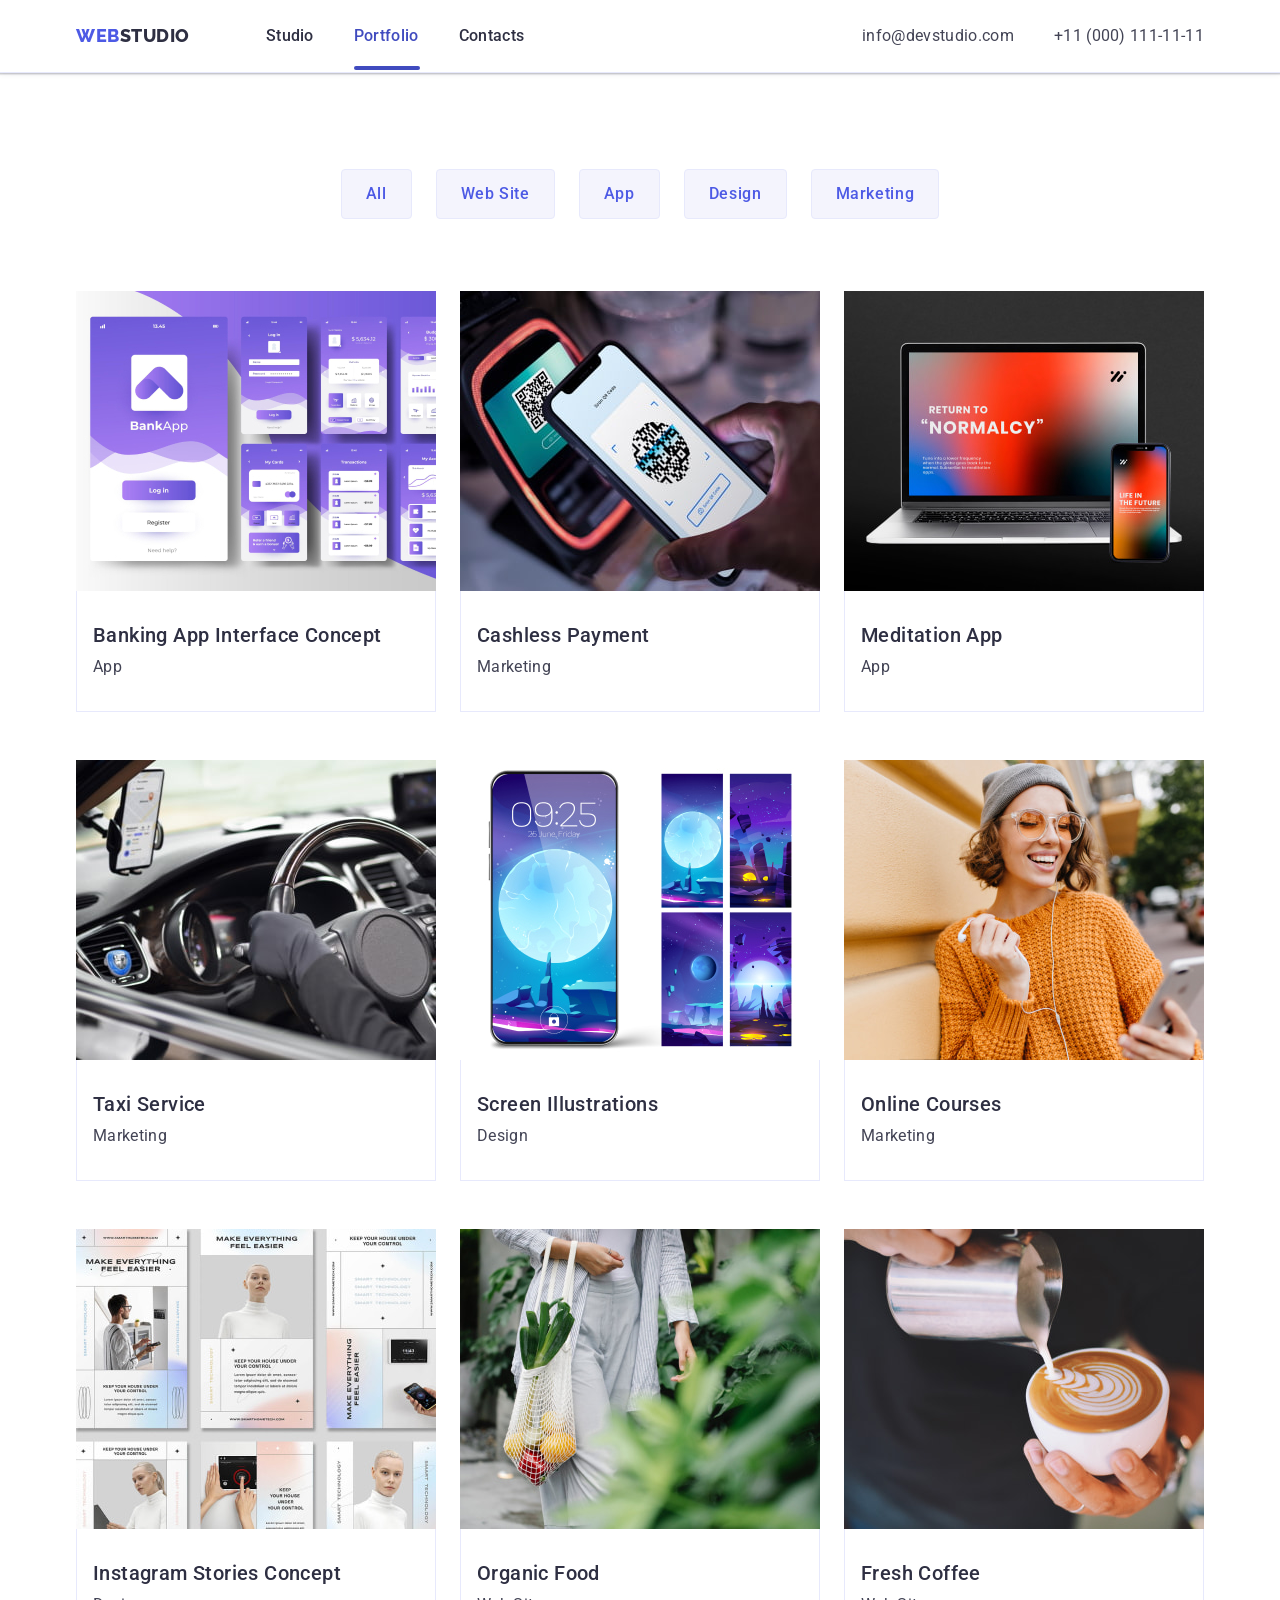
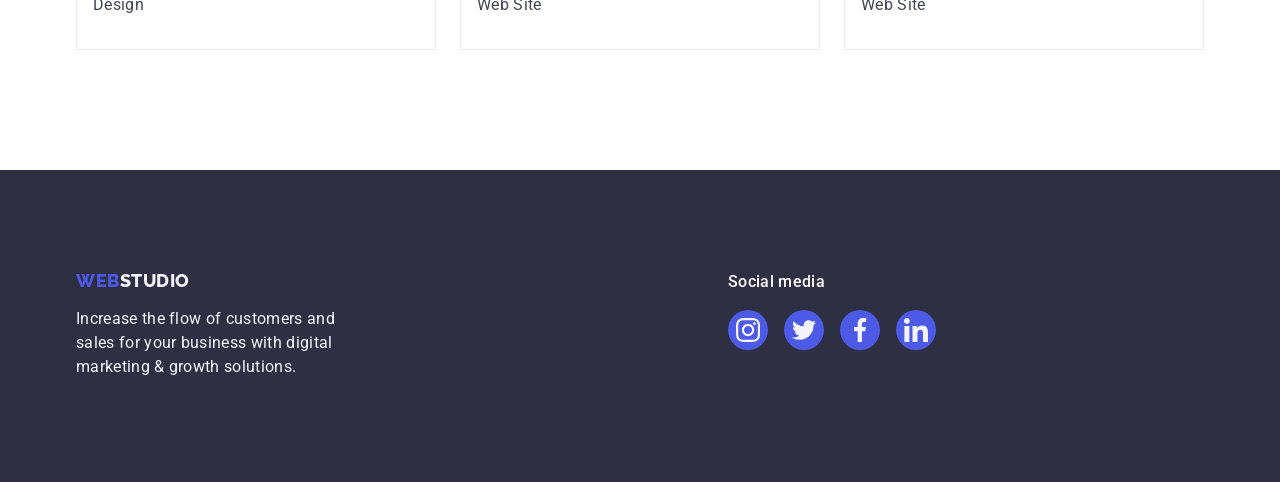
==== portfolio.html @ a465d0a3 "Initial commit" ====
<!DOCTYPE html>
<html lang="en">
  <head>
    <meta charset="UTF-8" />
    <meta name="viewport" content="width=device-width, initial-scale=1.0" />
    <link rel="stylesheet" href="https://cdnjs.cloudflare.com/ajax/libs/modern-normalize/2.0.0/modern-normalize.min.css" integrity="sha512-4xo8blKMVCiXpTaLzQSLSw3KFOVPWhm/TRtuPVc4WG6kUgjH6J03IBuG7JZPkcWMxJ5huwaBpOpnwYElP/m6wg==" crossorigin="anonymous" referrerpolicy="no-referrer" />
    <link href="./css/styles.css" rel="stylesheet" type="text/css" />
    <link rel="preconnect" href="https://fonts.googleapis.com" />
    <link rel="preconnect" href="https://fonts.gstatic.com" crossorigin />
    <link
      href="https://fonts.googleapis.com/css2?family=Raleway:wght@800&family=Roboto:wght@400;500;700;900&display=swap"
      rel="stylesheet"
    />
    <title>Portfolio</title>
  </head>
  <body>

    <header class="main-header">
      <div class="container">
        <nav class="site-nav">
          <a class="logo link" href="./index.html"
            >WEB<span class="text-logo-studio">Studio</span></a
          >

          <!-- Navigation -->

          <ul class="menu list">
            <li class="navigation-menu-item"><a class="studio-link link" href="./index.html">Studio</a></li>
            <li class="navigation-menu-item">
              <a class="menu-portfolio link active" href="./portfolio.html">Portfolio</a>
            </li>
            <li class="navigation-menu-item"><a class="contacts-link link" href="">Contacts</a></li>
          </ul>
        </nav>

        <!-- Contacts -->

        <address class="contacts">
          <ul class="list">
            <li>
              <a class="portfolio-email link" href="mailto:info@devstudio.com"
                >info@devstudio.com</a
              >
            </li>
            <li>
              <a class="portfolio-email link" href="tel:+110001111111">+11 (000) 111-11-11</a>
            </li>
          </ul>
        </address>
      </div>
    </header>

    <main>


      <!-- PORTFOLIO SECTION  -->
      <section class="portfolio-section">


          <!-- FIRST CONTAINER  -->
      <div class="container">
        <h1 class="visually-hidden">for validator</h1>


        <!-- SORTING BUTTONS -->


        <ul class="button list">
          <li class="button-item">
            <button class="portfolio-sorting-button" type="button">All</button>
          </li>
          <li class="button-item">
            <button class="portfolio-sorting-button" type="button">Web Site</button>
          </li>
          <li class="button-item">
            <button class="portfolio-sorting-button" type="button">App</button>
          </li>
          <li class="button-item">
            <button class="portfolio-sorting-button" type="button">Design</button>
          </li>
          <li class="button-item">
            <button class="portfolio-sorting-button" type="button">Marketing</button>
          </li>
        </ul>



        <!-- CONTENT LIST  -->


        <ul class="portfolio-content list">
          <li class="frame">
            <a href="" class="portfolio-content-link link"><div class="frame-wrapper"><img src="./images/portfolio/bank-interface-concept.jpg"
                width="360" height="300" alt="Bank Interface Concept"/>
                
              <p class="frame-wrapper-text">14 Stylish and User-Friendly App Design Concepts · Task Manager App · Calorie Tracker App · Exotic Fruit Ecommerce App · Cloud Storage App</p>
            </div>
            <div class="descr">
              <h2 class="second-header-portfolio">
                Banking App Interface Concept
              </h2>
              <p class="portfolio-about-our-work">App</p>
            </div>
          </a>
          </li>
          <li class="frame">
            <a href="" class="portfolio-content-link link"
              ><div class="frame-wrapper"><img
                src="./images/portfolio/cashless-payment.jpg"
                width="360"
                height="300"
                alt="Cashless Payment"
              />
              <p class="frame-wrapper-text">14 Stylish and User-Friendly App Design Concepts · Task Manager App · Calorie Tracker App · Exotic Fruit Ecommerce App · Cloud Storage App</p>
            </div>
              <div class="descr">
              <h2 class="second-header-portfolio">Cashless Payment</h2>
              <p class="portfolio-about-our-work">Marketing</p></div></a>
          </li>
          <li class="frame">
            <a href="" class="portfolio-content-link link"
              ><div class="frame-wrapper"><img
                src="./images/portfolio/meditation-app.jpg"
                width="360"
                height="300"
                alt="Meditation App"
              />
              <p class="frame-wrapper-text">14 Stylish and User-Friendly App Design Concepts · Task Manager App · Calorie Tracker App · Exotic Fruit Ecommerce App · Cloud Storage App</p>
            </div>
              <div class="descr">
              <h2 class="second-header-portfolio">Meditation App</h2>
              <p class="portfolio-about-our-work">App</p></div></a>
          </li>
          <li class="frame">
            <a href="" class="portfolio-content-link link"
              ><div class="frame-wrapper"><img
                src="./images/portfolio/taxi-service.jpg"
                width="360"
                height="300"
                alt="Taxi Driver"
              />
              <p class="frame-wrapper-text">14 Stylish and User-Friendly App Design Concepts · Task Manager App · Calorie Tracker App · Exotic Fruit Ecommerce App · Cloud Storage App</p>
            </div>
              <div class="descr">
              <h2 class="second-header-portfolio">Taxi Service</h2>
              <p class="portfolio-about-our-work">Marketing</p></div></a>
          </li>
          <li class="frame">
            <a href="" class="portfolio-content-link link"
              ><div class="frame-wrapper"><img
                src="./images/portfolio/screen-illustrations.jpg"
                width="360"
                height="300"
                alt="Screen Illustrations"
              />
              <p class="frame-wrapper-text">14 Stylish and User-Friendly App Design Concepts · Task Manager App · Calorie Tracker App · Exotic Fruit Ecommerce App · Cloud Storage App</p>
            </div>
              <div class="descr">
              <h2 class="second-header-portfolio">Screen Illustrations</h2>
              <p class="portfolio-about-our-work">Design</p></div></a>
          </li>
          <li class="frame">
            <a href="" class="portfolio-content-link link"
              ><div class="frame-wrapper"><img
                src="./images/portfolio/online-courses.jpg"
                width="360"
                height="300"
                alt="Girl online courses"
              />
              <p class="frame-wrapper-text">14 Stylish and User-Friendly App Design Concepts · Task Manager App · Calorie Tracker App · Exotic Fruit Ecommerce App · Cloud Storage App</p>
            </div>
              <div class="descr">
              <h2 class="second-header-portfolio">Online Courses</h2>
              <p class="portfolio-about-our-work">Marketing</p></div></a>
          </li>
          <li class="frame">
            <a href="" class="portfolio-content-link link"
              ><div class="frame-wrapper"><img
                src="./images/portfolio/insta-stories-concept.jpg"
                width="360"
                height="300"
                alt="Instagram Stories"
              />
              <p class="frame-wrapper-text">14 Stylish and User-Friendly App Design Concepts · Task Manager App · Calorie Tracker App · Exotic Fruit Ecommerce App · Cloud Storage App</p>
            </div>
              <div class="descr">
              <h2 class="second-header-portfolio">Instagram Stories Concept</h2>
              <p class="portfolio-about-our-work">Design</p></div></a
            >
          </li>
          <li class="frame">
            
            <a href="" class="portfolio-content-link link"
              ><div class="frame-wrapper"><img
                src="./images/portfolio/organic-food.jpg"
                width="360"
                height="300"
                alt="Organic Food"
              />
              <p class="frame-wrapper-text">14 Stylish and User-Friendly App Design Concepts · Task Manager App · Calorie Tracker App · Exotic Fruit Ecommerce App · Cloud Storage App</p>
            </div>
              <div class="descr">
              <h2 class="second-header-portfolio">Organic Food</h2>
              <p class="portfolio-about-our-work">Web Site</p></div></a
            >
          </li>
          <li class="frame">
            
            <a href="" class="portfolio-content-link link"
              ><div class="frame-wrapper"><img
                src="./images/portfolio/fresh-coffee.jpg"
                width="360"
                height="300"
                alt="Fresh Coffee"
              />
              <p class="frame-wrapper-text">14 Stylish and User-Friendly App Design Concepts · Task Manager App · Calorie Tracker App · Exotic Fruit Ecommerce App · Cloud Storage App</p>
            </div>
              <div class="descr">
              <h2 class="second-header-portfolio">Fresh Coffee</h2>
              <p class="portfolio-about-our-work">Web Site</p></div></a
            >
          </li>
        </ul>
      </div>
      </section>
    </main>

    <!-- FOOTER  -->
    
    <footer class="footer">
      <div class="footer-container container">
        <div class="footer-logo-container">
            <a class="link" href="./index.html"
            >WEB<span class="text-logo-studio-footer">Studio</span></a
          >
          <p class="footer-text">
            Increase the flow of customers and sales for your business with
            digital marketing & growth solutions.
          </p>
        </div>
            <div class="footer-social-container container">
              <p class="footer-social-links-text">Social media</p>
              <ul class="social-list-footer">
                <li class="social-list-item list">
                  <a class="social-list-link" href="">
                  <svg class="social-list-icon" width="24" height="24">
                    <use href="./images/icons.svg#icon-instagram"></use>
                  </svg></a>
                </li>
                <li class="social-list-item list">
                  <a class="social-list-link" href="">
                  <svg class="social-list-icon" width="24" height="24">
                  <use href="./images/icons.svg#icon-twitter"></use>
                </svg></a></li>
                <li class="social-list-item list">
                  <a class="social-list-link" href="">
                  <svg class="social-list-icon" width="24" height="24">
                  <use href="./images/icons.svg#icon-facebook"></use>
                </svg></a></li>
                <li class="social-list-item list">
                  <a class="social-list-link" href="">
                  <svg class="social-list-icon" width="24" height="24">
                  <use href="./images/icons.svg#icon-linkedin"></use>
                </svg></a></li>
              </ul>
            </div>
      </div>
    </footer>
  </body>
</html>
---- css/styles.css ----
:root {
  --header-text-color: #2e2f42;
  --iris: #4d5ae5;
  --navyblue: #2e2f42;
  --button-color: #e7e9fc;
}

/* ------------ */
/* BASE STYLES  */
/* ------------ */

h1,
h2,
h3,
h4,
h5,
h6,
p {
  margin: 0;
}

ul,
ol {
  margin: 0;
  padding-left: 0;
}

img {
  display: block;
}

body {
  font-family: 'Roboto', sans-serif;
  color: #434455;
  background-color: #ffffff;
  min-height: 100vh;
  display: flex;
  flex-direction: column;
}

main {
  flex-grow: 1;
}

.list {
  list-style: none;
}

.link {
  text-decoration: none;
}

.container {
  max-width: 1158px;
  padding: 0 15px;
  margin-left: 141px;
  margin-right: 141px;
  margin: 0 auto;
}

.main-header-div {
  padding: 0 15px;
}

.visually-hidden {
  position: absolute;
  width: 1px;
  height: 1px;
  margin: -1px;
  border: 0;
  padding: 0;
  white-space: nowrap;
  clip-path: inset(100%);
  clip: rect(0 0 0 0);
  overflow: hidden;
}

header {
  border-bottom: 1px solid #e7e9fc;
}

/* ------------------- */
/* NAVIGATION SECTION  */
/* ------------------- */

.main-header {
  padding: 0 15px;
  box-shadow: 0px 2px 1px rgba(46, 47, 66, 0.08),
    0px 1px 1px rgba(46, 47, 66, 0.16), 0px 1px 6px rgba(46, 47, 66, 0.08);
}

.logo {
  margin-right: 76px;
}

.site-nav > .link {
  font-family: 'Raleway', sans-serif;
  color: var(--iris, #4d5ae5);
  font-weight: 800;
  font-size: 18px;
  line-height: 1.17;
  letter-spacing: 0.03em;
  text-transform: uppercase;
  text-decoration: none;
}

.navigation-menu-item {
  transition: color 250ms cubic-bezier(0.4, 0, 0.2, 1);
}

.site-nav > .list {
  display: inline-flex;
  gap: 40px;
}

.text-logo-studio {
  text-transform: uppercase;
  font-family: 'Raleway', sans-serif;
  color: var(--navyblue, #2e2f42);
  font-weight: 800;
  font-size: 18px;
  line-height: 1.17;
  letter-spacing: 0.03em;
  text-decoration: none;
}

.menu .link {
  font-weight: 500;
  line-height: 1.5;
  letter-spacing: 0.02em;
  color: #2e2f42;
}

.contacts .list {
  font-style: normal;
  display: flex;
  gap: 40px;
}

.contacts {
  padding: 24px 0;
}

header .container {
  display: flex;
  height: 72px;
  justify-content: space-between;
  align-items: center;
  flex-shrink: 0;
}

.site-nav {
  text-decoration: none;
  display: inline-flex;
  align-items: center;
}

.site-nav a {
  padding: 24px 0;
}

.site-nav .list .link:hover,
.link:focus {
  color: #404bbf;
  font-style: normal;
  font-weight: 500;
  line-height: 24px;
  letter-spacing: 0.32px;
}

.site-nav .list .link:focus {
  color: #404bbf;
}

.contacts .list .link:hover {
  color: #404bbf;
}

.contacts .list .link:focus {
  color: #404bbf;
}

.contacts .list .link {
  color: #434455;
}

.contacts .list {
  line-height: 1.5;
  letter-spacing: 0.02em;
  color: #434455;
}

.menu .active {
  color: #404bbf;
  position: relative;
}

.active::after {
  content: '';
  position: absolute;
  left: 0;
  bottom: -1px;
  background-color: #404bbf;
  border-radius: 2px;
  width: 48px;
  height: 4px;
}

.menu-portfolio.active::after {
  content: '';
  position: absolute;
  left: 0;
  bottom: -1px;
  background-color: #404bbf;
  border-radius: 2px;
  width: 66px;
  height: 4px;
}

.contacts .list .contacts .link {
  transition: color 250ms cubic-bezier(0.4, 0, 0.2, 1);
}

.studio-link.link.active {
  transition: color 250ms cubic-bezier(0.4, 0, 0.2, 1);
}



.contacts.list.email {
  transition: color 250ms cubic-bezier(0.4, 0, 0.2, 1);
}

/* ------------------- */
/*    HERO SECTION     */
/* ------------------- */

.hero-title {
  color: #fff;
  text-align: center;
  font-size: 56px;
  font-style: normal;
  font-weight: 700;
  line-height: 1.07;
  letter-spacing: 1.12px;
  max-width: 496px;
  margin: 0 auto 48px;
}

.hero-section {
  background-image: linear-gradient(
      rgba(46, 47, 66, 0.7),
      rgba(46, 47, 66, 0.7)
    ),
    url(../images/hero-image/hero-bg.jpg);
  max-width: 1440px;
  flex-shrink: 0;
  padding: 188px 0;
  margin-left: auto;
  margin-right: auto;
  background-repeat: no-repeat;
  background-position: center;
  background-size: cover;
}

.hero-section-button {
  display: block;
  background: var(--iris, #4d5ae5);
  cursor: pointer;
  color: #ffffff;
  font-family: 'Roboto', sans-serif;
  font-size: 16px;
  font-style: normal;
  font-weight: 500;
  line-height: 1.5;
  letter-spacing: 0.04em;
  border-radius: 4px;
  box-shadow: 0px 4px 4px 0px rgba(0, 0, 0, 0.15);
  border: none;
  min-width: 169px;
  padding: 16px 32px;
  height: 56px;
  margin: 0 auto;
  transition: background-color 250ms cubic-bezier(0.4, 0, 0.2, 1);
}

.hero-section-button:hover,
.hero-section-button:focus {
  background-color: #404bbf;
}

/**
  |============================
  | FEATURE SECTION
  |============================
*/

.feature-section {
  padding: 120px 0;
}

.feature-list-item {
  flex-basis: calc((100% - 3 * 24px) / 4);
}

.feature-section .container .list {
  display: flex;
  gap: 24px;
}

.feature-list-item-container {
  display: flex;
  align-items: center;
  justify-content: center;
  max-width: 264px;
  max-height: 112px;
  padding: 24px 100px;
  margin-bottom: 8px;
  border-radius: 4px;
  background-color: #f4f4fd;
}

.second-header {
  color: #2e2f42;
  text-align: center;
  font-size: 36px;
  font-style: normal;
  font-weight: 700;
  line-height: 1.2;
  letter-spacing: 0.72px;
  text-transform: capitalize;
}

.feature-section .third-header {
  color: var(--header-text-color);
  font-size: 20px;
  font-style: normal;
  font-weight: 500;
  line-height: 24px;
  letter-spacing: 0.4px;
  margin-bottom: 8px;
}

.about-our-work {
  color: #434455;
  font-size: 16px;
  font-style: normal;
  font-weight: 400;
  line-height: 24px;
  letter-spacing: 0.32px;
}

/**
  |============================
  | SECOND SECTION
  |============================
*/

.second-section-div {
  padding: 32px 0;
}

.second-section .list {
  display: flex;
  gap: 24px;
  margin-bottom: 120px;
}

.second-header {
  color: var(--header-text-color);
  text-align: center;
  font-size: 36px;
  font-style: normal;
  line-height: 40px;
  letter-spacing: 0.72px;
  text-transform: capitalize;
  margin-bottom: 72px;
}

.second-section-list-item {
  border-radius: 0px 0px 4px 4px;
  width: calc((100% - 48px) / 3);
}

.discription {
  font-size: 16px;
  font-style: normal;
  font-weight: 400;
  line-height: 1.5;
  letter-spacing: 0.02em;
  text-align: center;
}

/**
  |============================
  | THIRD SECTION
  |============================
*/

.third-section {
  background-color: #f4f4fd;
  padding: 120px 0;
}

.third-section-header {
  color: var(--header-text-color);
  line-height: 1.11;
  text-align: center;
  font-size: 36px;
  font-style: normal;
  line-height: 40px;
  letter-spacing: 0.72px;
  text-transform: capitalize;
  margin-bottom: 72px;
}

.third-section .list {
  display: flex;
  gap: 24px;
}

.third-header-content {
  text-align: center;
  font-size: 20px;
  font-style: normal;
  font-weight: 500;
  line-height: 24px;
  letter-spacing: 0.4px;
  margin-bottom: 8px;
}

.card-content-name {
  color: var(--navyblue, #2e2f42);
  text-align: center;
  font-size: 20px;
  font-style: normal;
  line-height: 24px;
  letter-spacing: 0.4px;
}

.underlist {
  background-color: #ffffff;
  flex-basis: calc((100% - 72px) / 4);
  border-radius: 0px 0px 4px 4px;
  box-shadow: 0px 2px 1px 0px rgba(46, 47, 66, 0.08),
    0px 1px 1px 0px rgba(46, 47, 66, 0.16),
    0px 1px 6px 0px rgba(46, 47, 66, 0.08);
}

.card-content {
  display: flex;
  width: 232px;
  flex-direction: column;
  justify-content: center;
  align-items: center;
  padding: 32px 0;
  margin: auto;
}

.social-list {
  display: flex;
  gap: 24px;
  padding-top: 8px;
  justify-content: center;
}



.social-list-icon {
  fill: #f4f4fd;
}

.social-list-item {
  justify-content: center;
  width: 40px;
  height: 40px;
}

.social-list-link {
  display: flex;
  align-items: center;
  justify-content: center;
  width: 100%;
  height: 100%;
  background-color: #4d5ae5;
  border-radius: 50%;
  transition: background-color 250ms cubic-bezier(0.4, 0, 0.2, 1);
}

.social-list-link:hover {
  background-color: #404bbf;
}
.social-list-link:focus {
  background-color: #404bbf;
}
/**
  |============================
  | FOUR SECTION
  |============================
*/

.four-section {
  padding-top: 120px;
  padding-bottom: 120px;
}
.four-section-container {
}
.container {
}

.four-section-header {
  color: var(--header-text-color);
  line-height: 1.11;
  text-align: center;
  font-size: 36px;
  font-style: normal;
  letter-spacing: 0.72px;
  text-transform: capitalize;
  margin-bottom: 72px;
}

.customers-list {
  display: flex;
  gap: 24px;
  padding-bottom: 120px;
}

.customers-item-link {
  display: flex;
  color: #8e8f99;
  align-items: center;
  justify-content: center;
  width: 100%;
  height: 100%;
  border: 1px solid #8e8f99;
  border-radius: 4px;
  transition: border-color 250ms cubic-bezier(0.4, 0, 0.2, 1),
    color 250ms cubic-bezier(0.4, 0, 0.2, 1);
  padding: 16px 32px;
}

.customers-item-link:hover,
.customers-item-link:focus {
  border-color: #404bbf;
  color: #404bbf;
}

.customers-item {
  max-width: 168px;
  max-height: 88px;
  flex-shrink: 0;
}
.customer {
  fill: currentColor;
}

/**
  |============================
  | PORTFOLIO PAGE
  |============================
*/

.portfolio-content {
  display: flex;
  flex-wrap: wrap;
  gap: 24px;
}

.portfolio-header .site-nav {
  align-items: center;
}

.portfolio-section {
  padding-top: 96px;
  padding-bottom: 120px;
}

.portfolio-email {
  transition: color 250ms cubic-bezier(0.4, 0, 0.2, 1);
}

.menu-portfolio.link.active {
  transition: color 250ms cubic-bezier(0.4, 0, 0.2, 1);
}



.portfolio-section .list {
  display: flex;
  row-gap: 48px;
  align-content: center;
  flex-wrap: wrap;
  width: auto;
}

.portfolio-sorting-button {
  display: flex;
  cursor: pointer;
  font-family: 'Roboto', sans-serif;
  font-weight: 500;
  font-size: 16px;
  line-height: 1.5;
  letter-spacing: 0.04em;
  color: #4d5ae5;
  background-color: #f4f4fd;
  padding: 12px 24px;
  border: 1px solid #e7e9fc;
  border-radius: 4px;
  transition: color 250ms cubic-bezier(0.4, 0, 0.2, 1),
    background-color 250ms cubic-bezier(0.4, 0, 0.2, 1),
    border-color 250ms cubic-bezier(0.4, 0, 0.2, 1),
    box-shadow 250ms cubic-bezier(0.4, 0, 0.2, 1);
}

.frame-wrapper {
  position: relative;
  overflow: hidden;
}

.frame-wrapper-text {
  position: absolute;
  top: 0;
  font-size: 16px;
  line-height: 1.5;
  letter-spacing: 0.02em;
  color: #f4f4fd;
  padding: 40px 32px;
  background-color: #4d5ae5;
  height: 100%;
  width: 100%;
  transform: translateY(100%);
  transition: transform 250ms cubic-bezier(0.4, 0, 0.2, 1);
}

.portfolio-content-link:hover,
.portfolio-content-link:focus {
  box-shadow: 0px 1px 6px rgba(46, 47, 66, 0.08),
    0px 1px 1px rgba(46, 47, 66, 0.16), 0px 2px 1px rgba(46, 47, 66, 0.08);
}

.portfolio-content-link:hover .frame-wrapper-text {
  transform: translateY(0%);
}

.portfolio-content-link:focus .frame-wrapper-text {
  transform: translateY(0%);
}

.frame {
  row-gap: 48px;
  width: calc((100% - 48px) / 3);
  transition: box-shadow 250ms cubic-bezier(0.4, 0, 0.2, 1);
}

.portfolio-content-link {
  display: block;
  transition: box-shadow 250ms cubic-bezier(0.4, 0, 0.2, 1);
}

.button-item {
  margin: 0;
}

.button-item:not(:last-child) {
  margin-right: 24px;
}

.button {
  display: flex;
  flex-wrap: wrap;
  margin-bottom: 72px;
  justify-content: center;
}

.frame {
  row-gap: 48px;
  width: calc((100% - 48px) / 3);
  transition: box-shadow 250ms cubic-bezier(0.4, 0, 0.2, 1);
}

.frame .descr {
  padding: 32px 16px;
  border: 1px solid #e7e9fc;
  border-top: none;
  margin: 0;
}

.portfolio-sorting-button:hover,
.portfolio-sorting-button:focus {
  color: #ffffff;
  background-color: #404bbf;
  border: 1px solid transparent;
  box-shadow: 0px 3px 1px rgba(0, 0, 0, 0.1), 0px 2px 1px rgba(0, 0, 0, 0.08),
    0px 2px 2px rgba(0, 0, 0, 0.12);
}

.portfolio-about-our-work {
  font-size: 16px;
  line-height: 1.5;
  letter-spacing: 0.02em;
  color: #434455;
}

.second-header-portfolio {
  font-weight: 500;
  font-size: 20px;
  line-height: 1.2;
  letter-spacing: 0.02em;
  color: #2e2f42;
  margin-bottom: 8px;
}

/* ------------------- */
/*    FOOTER SECTION   */
/* ------------------- */

footer {
  background-color: #2e2f42;
  flex-shrink: 0;
  width: 100%;
  height: 312px;
  padding: 100px 0;
}

.footer-list {
  display: flex;
  flex-wrap: wrap;
  gap: 120px;
  padding: 0;
  margin: 0;
}

.web-studio-footer {
  width: 264px;
  height: 112px;
  margin-top: 100px;
}

.footer .link {
  font-family: 'Raleway', sans-serif;
  font-weight: 800;
  font-size: 18px;
  line-height: 1.17;
  letter-spacing: 0.03em;
  text-transform: uppercase;
  color: #4d5ae5;
  display: inline-block;
  margin-bottom: 16px;
}

.text-logo-studio-footer {
  color: var(--cloud, #f4f4fd);
  font-family: Raleway;
  font-size: 18px;
  font-style: normal;
  font-weight: 800;
  line-height: 1.17; /* 116.667% */
  letter-spacing: 0.03em;
  text-transform: uppercase;
}

.social-list-footer {
  display: flex;
  gap: 16px;
}

.footer-social-links-text {
  color: #ffffff;
  font-style: normal;
  font-weight: 500;
  font-size: 16px;
  line-height: 1.5;
  letter-spacing: 0.02em;
  margin-bottom: 16px;
}

.footer .social-list-link:hover,
.footer .social-list-link:focus {
  background-color: #31d0aa;
}

.footer-text {
  color: #f4f4fd;
  font-size: 16px;
  font-style: normal;
  font-weight: 400;
  line-height: 24px;
  letter-spacing: 0.32px;
  max-width: 264px;
}

.footer-container {
  display: flex;
  align-items: baseline;
}

.footer-logo-container {
  margin-right: 120px;
}

/**
  |============================
  | MODAL WINDOW MAIN PAGE
  |============================
*/

.modal-button-container {
  position: fixed;
  top: 0;
  left: 0;
  width: 100%;
  height: 100%;
  background-color: rgba(46, 47, 66, 0.4);
  transition: opacity 250ms cubic-bezier(0.4, 0, 0.2, 1),
    visibility 250ms cubic-bezier(0.4, 0, 0.2, 1);
}

.is-hidden {
  opacity: 0;
  visibility: hidden;
  pointer-events: none;
}

.modal-window {
  position: absolute;
  top: 50%;
  left: 50%;
  transform: translate(-50%, -50%) scale(1);
  width: 408px;
  min-height: 584px;
  background-color: #fcfcfc;
  border-radius: 4px;
  box-shadow: 0px 2px 1px 0px rgba(0, 0, 0, 0.2),
    0px 1px 3px 0px rgba(0, 0, 0, 0.12), 0px 1px 1px 0px rgba(0, 0, 0, 0.14);
  transition: transform 250ms cubic-bezier(0.4, 0, 0.2, 1);
}

.modal-window-close-button {
  display: flex;
  align-items: center;
  justify-content: center;
  background-color: #e7e9fc;
  border: 1px solid rgba(0, 0, 0, 0.1);
  position: absolute;
  top: 24px;
  right: 24px;
  width: 24px;
  height: 24px;
  padding: 0;
  border-radius: 50%;
  cursor: pointer;
  transition: background-color 250ms cubic-bezier(0.4, 0, 0.2, 1),
    border 250ms cubic-bezier(0.4, 0, 0.2, 1);
}

.modal-window-close-button:hover,
.modal-window-close-button:focus {
  background-color: #404bbf;
  border: none;
}

.modal-window-close-button-image {
  transition: fill 250ms cubic-bezier(0.4, 0, 0.2, 1);
}

.modal-window-close-button:hover .modal-window-close-button-image,
.modal-window-close-button:focus .modal-window-close-button-image {
  fill: #fff;
}
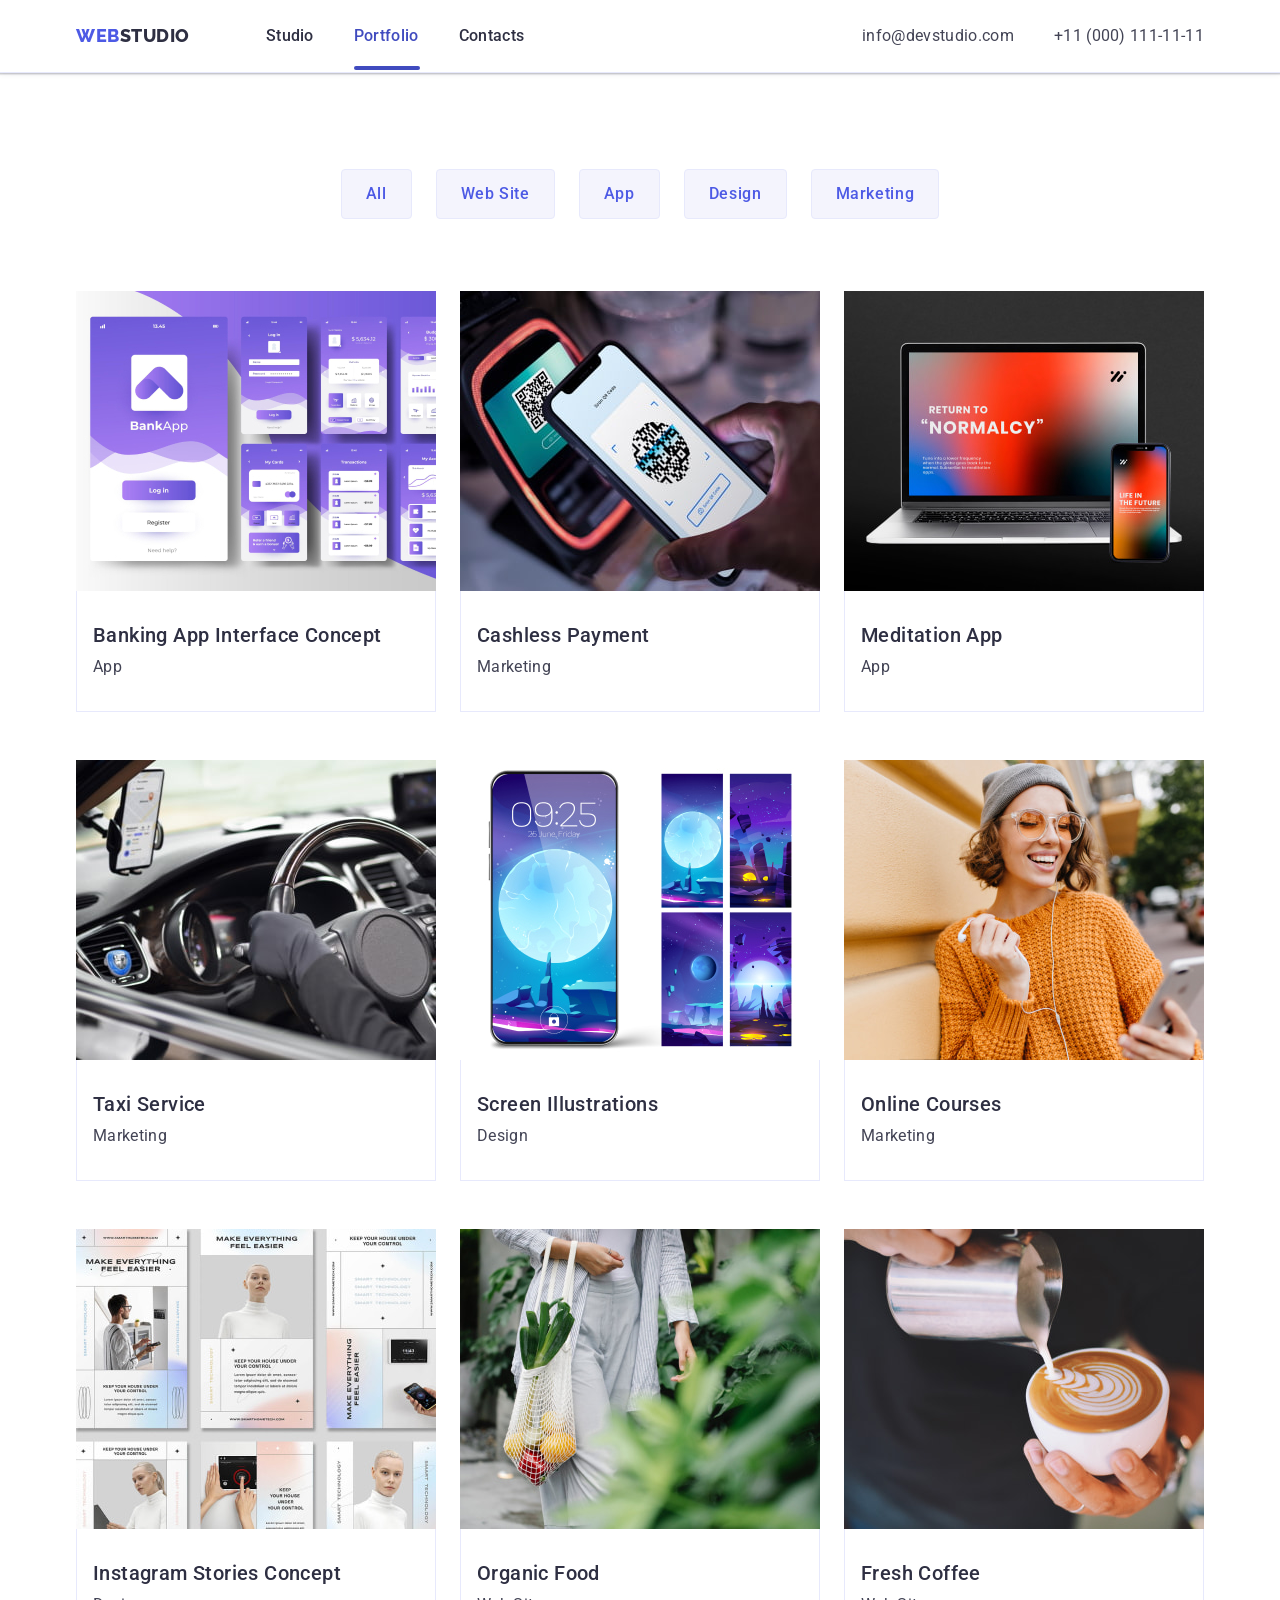
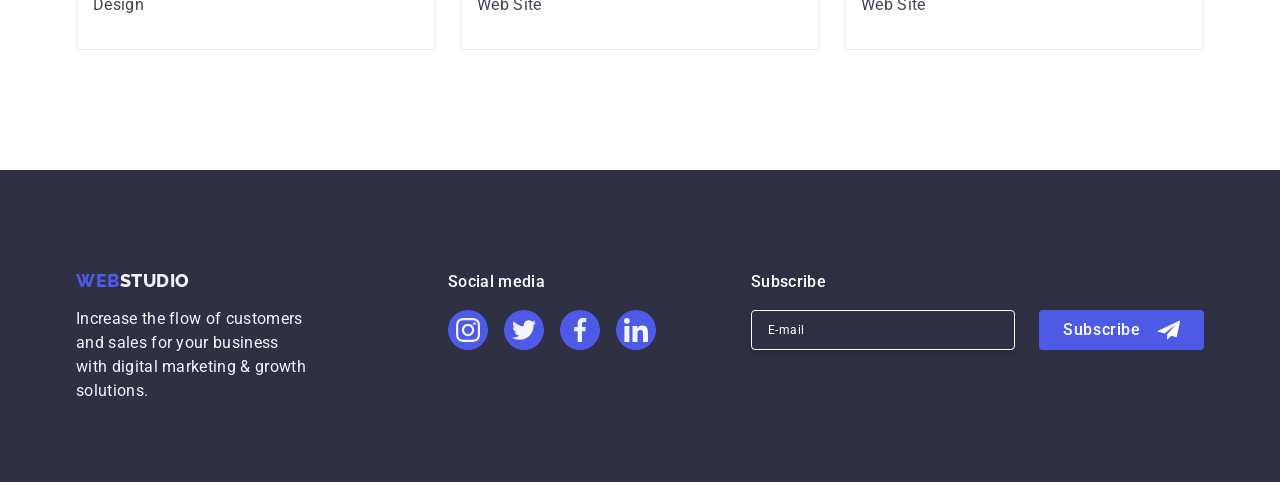
==== commit 477a92ae: "add subcribe form" ====
--- a/portfolio.html
+++ b/portfolio.html
@@ -264,6 +264,17 @@
                 </svg></a></li>
               </ul>
             </div>
+            <div class="footer-subscription">
+              <p class="footer-subscription-text">Subscribe</p>
+                <form class="footer-subscription-form" action="">
+                  <input class="footer-form-input" type="email" name="" id="" placeholder="E-mail">
+                  <button class="subscribe-button" type="button">Subscribe
+                    <svg class="subscribe-button-img" width="24" height="24">
+                      <use href="./images/icons.svg#icon-telegram"></use>
+                    </svg>
+                  </button>
+                </form>
+            </div>
       </div>
     </footer>
   </body>
--- a/css/styles.css
+++ b/css/styles.css
@@ -224,8 +224,6 @@
 .studio-link.link.active {
   transition: color 250ms cubic-bezier(0.4, 0, 0.2, 1);
 }
-
-
 
 .contacts.list.email {
   transition: color 250ms cubic-bezier(0.4, 0, 0.2, 1);
@@ -464,8 +462,6 @@
   justify-content: center;
 }
 
-
-
 .social-list-icon {
   fill: #f4f4fd;
 }
@@ -582,8 +578,6 @@
 .menu-portfolio.link.active {
   transition: color 250ms cubic-bezier(0.4, 0, 0.2, 1);
 }
-
-
 
 .portfolio-section .list {
   display: flex;
@@ -798,6 +792,77 @@
   margin-right: 120px;
 }
 
+.footer-social-container {
+  margin-right: 80px;
+}
+
+.footer-subscription {
+}
+.footer-subscription-text {
+  color: #fff;
+  font-weight: 500;
+  line-height: 24px; /* 150% */
+  letter-spacing: 0.32px;
+  padding-bottom: 16px;
+}
+.footer-subscription-form {
+  display: flex;
+  justify-content: center;
+  align-items: center;
+}
+.footer-form-input {
+background-color: inherit;
+width: 264px;
+height: 40px;
+border-radius: 4px;
+border: 1px solid var(--white, #FFF);
+box-shadow: 0px 4px 4px 0px rgba(0, 0, 0, 0.15);
+padding-left: 16px;
+color: #fff;
+font-family: Roboto;
+font-size: 12px;
+font-style: normal;
+font-weight: 400;
+line-height: 24px; /* 200% */
+letter-spacing: 0.48px;
+}
+
+
+.footer-form-input::placeholder {
+  color: var(--white, #FFF);
+font-family: Roboto;
+font-size: 12px;
+font-style: normal;
+font-weight: 400;
+line-height: 24px; /* 200% */
+letter-spacing: 0.48px;
+padding-top: 8px;
+}
+
+.subscribe-button {
+  color: #FFF;
+text-align: center;
+font-style: normal;
+font-weight: 500;
+line-height: 24px; /* 150% */
+letter-spacing: 0.64px;
+border-radius: 4px;
+background: var(--iris, #4D5AE5);
+display: inline-flex;
+justify-content: center;
+align-items: center;
+gap: 16px;
+padding: 8px 24px;
+margin-left: 24px;
+width: 165px;
+height: 40px;
+border: none;
+}
+
+.subscribe-button-img {
+  fill: #FFF;
+}
+
 /**
   |============================
   | MODAL WINDOW MAIN PAGE
@@ -867,3 +932,14 @@
 .modal-window-close-button:focus .modal-window-close-button-image {
   fill: #fff;
 }
+
+.modal-header {
+  color: #2e2f42;
+  text-align: center;
+  font-family: Roboto;
+  font-size: 16px;
+  font-style: normal;
+  line-height: 24px; /* 150% */
+  letter-spacing: 0.32px;
+  padding-top: 72px;
+}
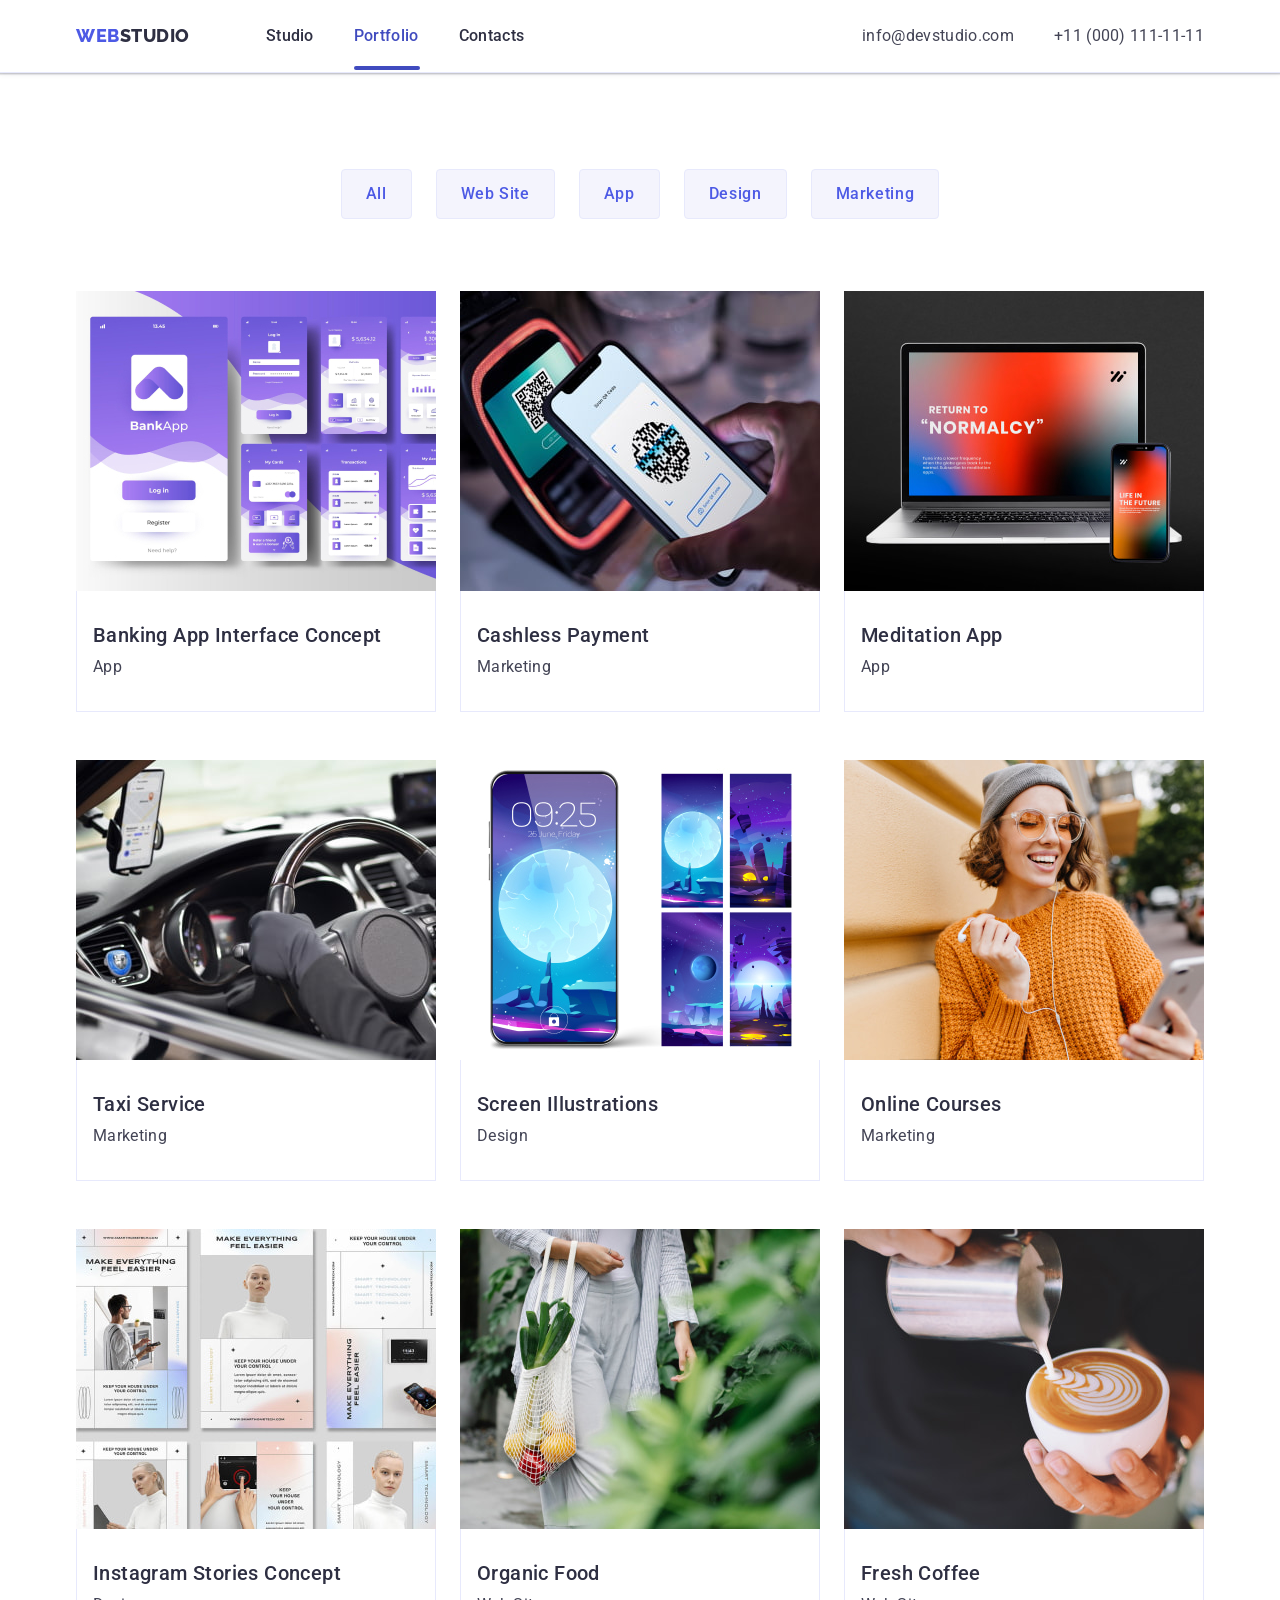
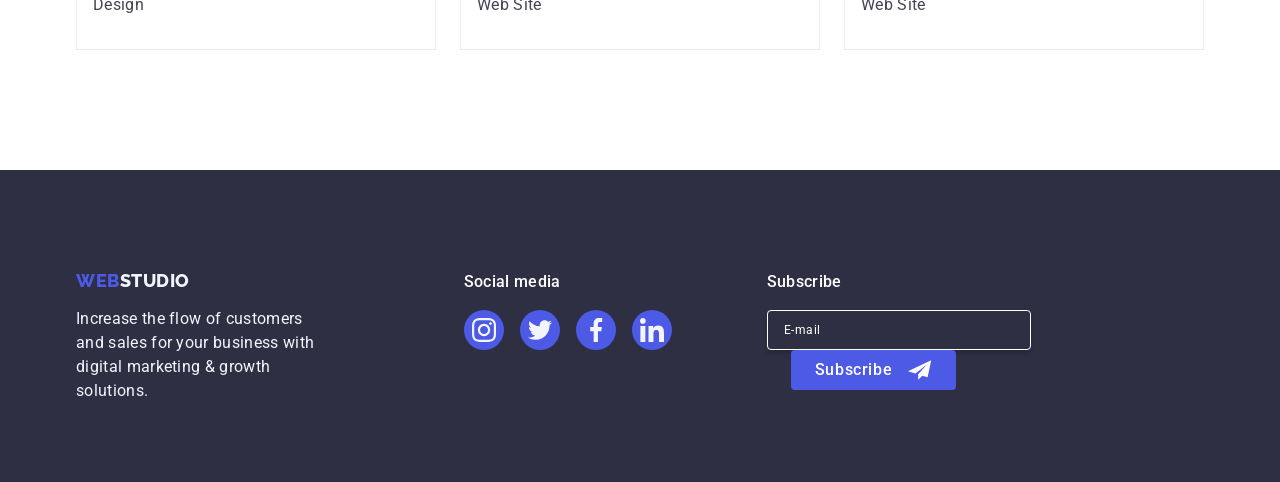
==== commit 9565c2fc: "edit subcribe form" ====
--- a/portfolio.html
+++ b/portfolio.html
@@ -267,12 +267,14 @@
             <div class="footer-subscription">
               <p class="footer-subscription-text">Subscribe</p>
                 <form class="footer-subscription-form" action="">
+                  <label class="footer-form-label" for="">
                   <input class="footer-form-input" type="email" name="" id="" placeholder="E-mail">
                   <button class="subscribe-button" type="button">Subscribe
                     <svg class="subscribe-button-img" width="24" height="24">
                       <use href="./images/icons.svg#icon-telegram"></use>
                     </svg>
                   </button>
+                </label>
                 </form>
             </div>
       </div>
--- a/css/styles.css
+++ b/css/styles.css
@@ -803,7 +803,7 @@
   font-weight: 500;
   line-height: 24px; /* 150% */
   letter-spacing: 0.32px;
-  padding-bottom: 16px;
+  margin-bottom: 16px;
 }
 .footer-subscription-form {
   display: flex;
@@ -851,16 +851,18 @@
 display: inline-flex;
 justify-content: center;
 align-items: center;
-gap: 16px;
 padding: 8px 24px;
 margin-left: 24px;
 width: 165px;
 height: 40px;
 border: none;
+cursor: pointer;
+min-width: 165px; 
 }
 
 .subscribe-button-img {
   fill: #FFF;
+  margin-left: 16px;
 }
 
 /**
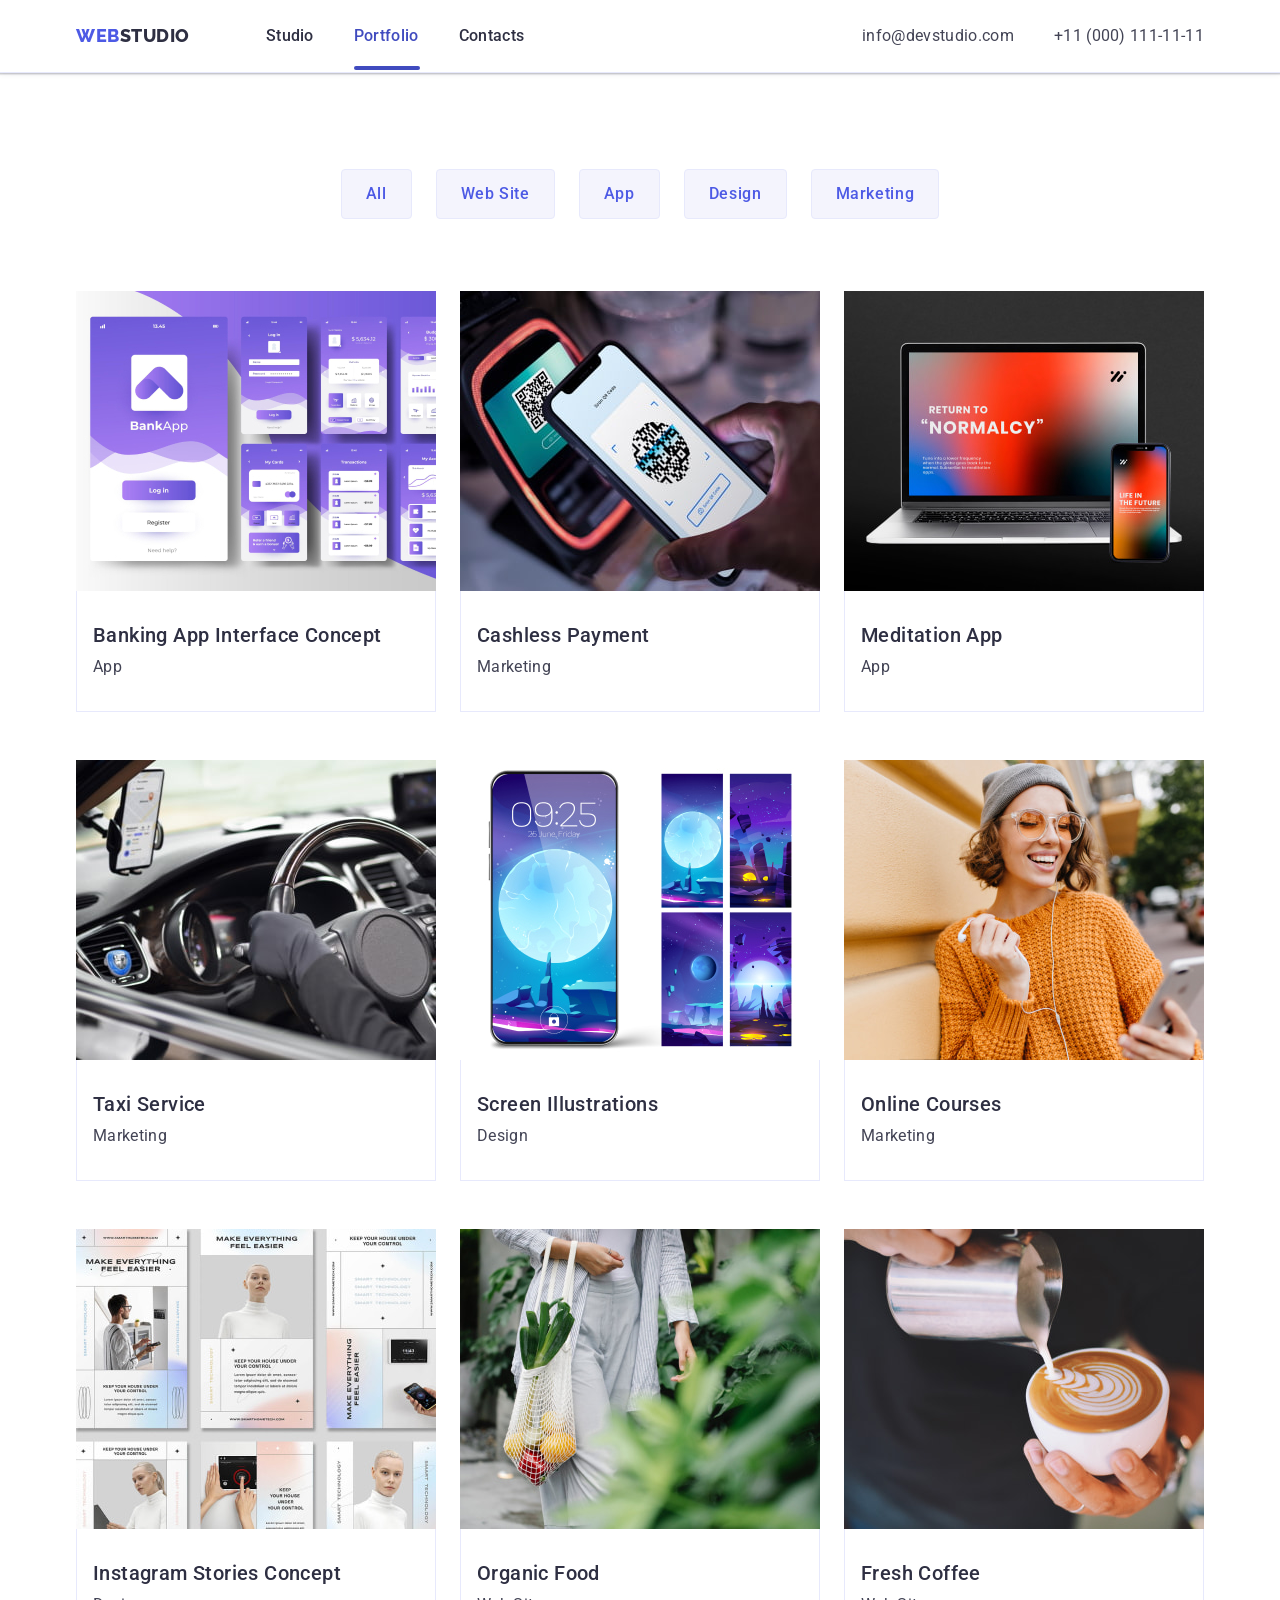
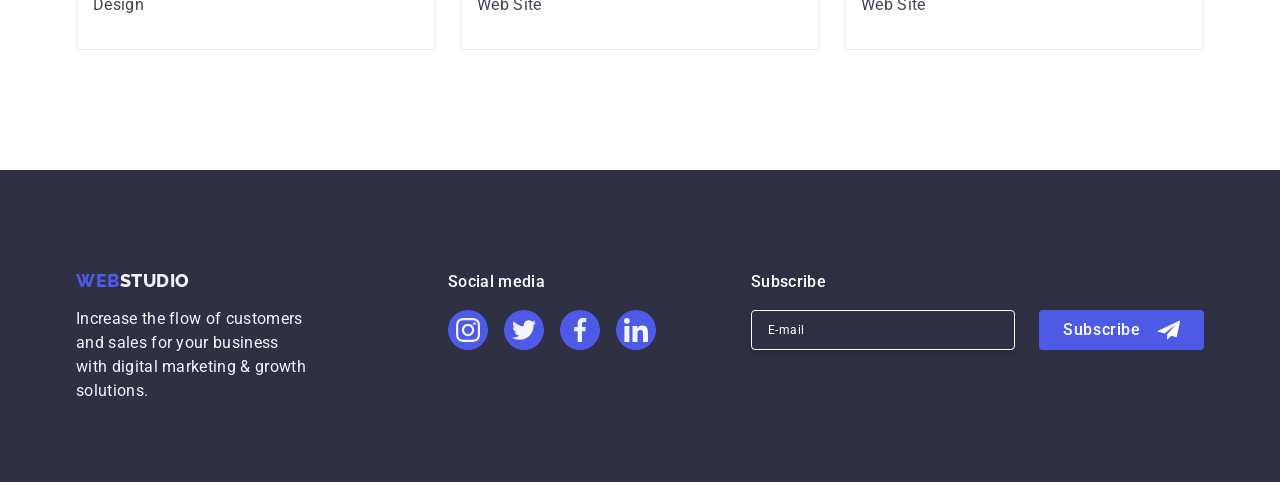
==== commit e8a1fc72: "portfolio sub form" ====
--- a/portfolio.html
+++ b/portfolio.html
@@ -269,7 +269,7 @@
                 <form class="footer-subscription-form" action="">
                   <label class="footer-form-label" for="">
                   <input class="footer-form-input" type="email" name="" id="" placeholder="E-mail">
-                  <button class="subscribe-button" type="button">Subscribe
+                  <button class="subscribe-button" type="submit">Subscribe
                     <svg class="subscribe-button-img" width="24" height="24">
                       <use href="./images/icons.svg#icon-telegram"></use>
                     </svg>
--- a/css/styles.css
+++ b/css/styles.css
@@ -807,29 +807,35 @@
 }
 .footer-subscription-form {
   display: flex;
-  justify-content: center;
-  align-items: center;
-}
+gap: 24px;
+}
+
+.footer-form-label {
+display: flex;
+justify-content: center;
+align-items: center;
+}
+
 .footer-form-input {
-background-color: inherit;
+background-color: transparent;
 width: 264px;
 height: 40px;
 border-radius: 4px;
 border: 1px solid var(--white, #FFF);
 box-shadow: 0px 4px 4px 0px rgba(0, 0, 0, 0.15);
 padding-left: 16px;
-color: #fff;
+color: #ffffff;
 font-family: Roboto;
 font-size: 12px;
 font-style: normal;
 font-weight: 400;
-line-height: 24px; /* 200% */
-letter-spacing: 0.48px;
+line-height: 1.5; /* 200% */
+letter-spacing: 0.04em;
 }
 
 
 .footer-form-input::placeholder {
-  color: var(--white, #FFF);
+  color: #ffffff;
 font-family: Roboto;
 font-size: 12px;
 font-style: normal;
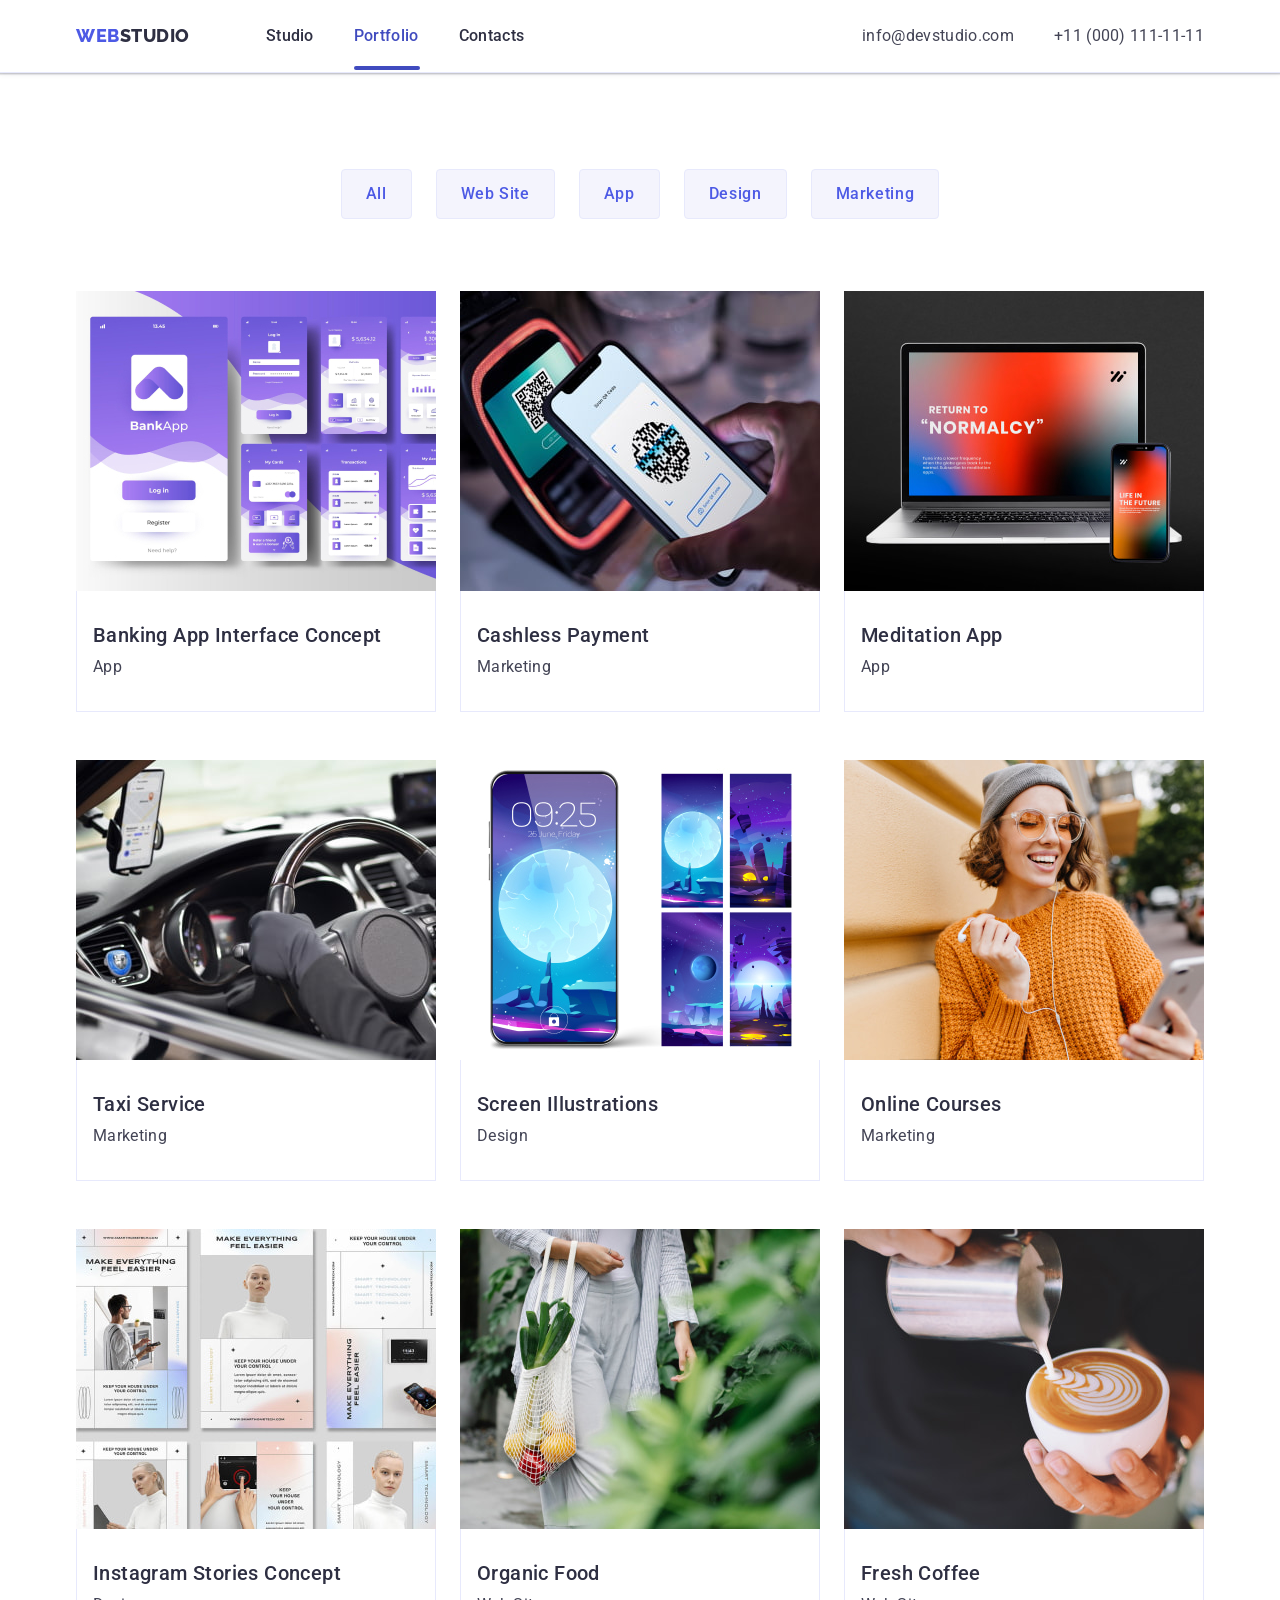
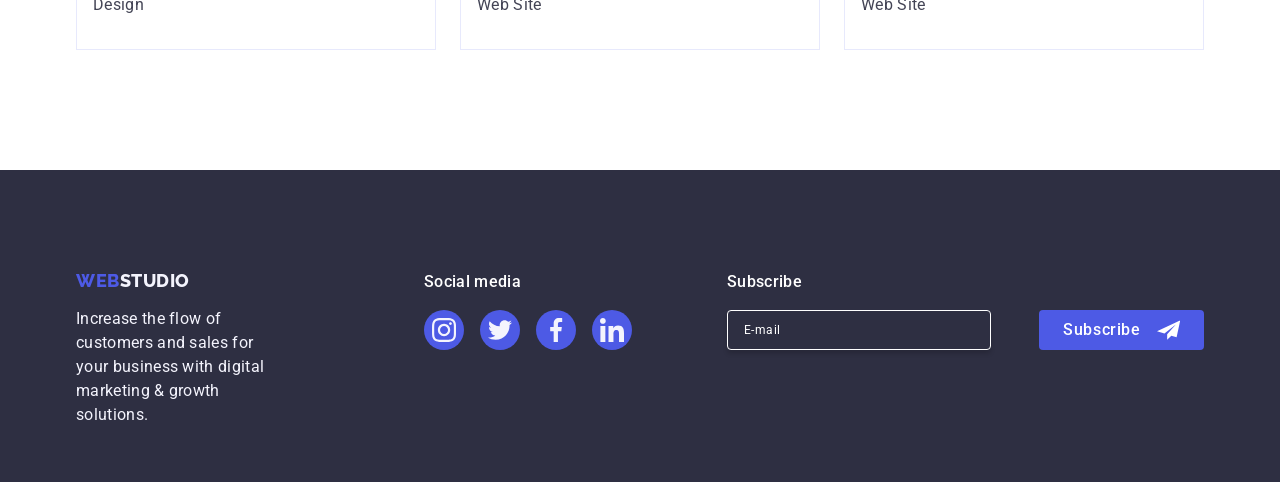
==== commit 23048915: "edit footer sub form" ====
--- a/portfolio.html
+++ b/portfolio.html
@@ -266,15 +266,16 @@
             </div>
             <div class="footer-subscription">
               <p class="footer-subscription-text">Subscribe</p>
-                <form class="footer-subscription-form" action="">
-                  <label class="footer-form-label" for="">
-                  <input class="footer-form-input" type="email" name="" id="" placeholder="E-mail">
-                  <button class="subscribe-button" type="submit">Subscribe
+                <form class="footer-subscription-form" action="#">
+                  <label class="footer-form-label">
+                  <input class="footer-form-input" type="email" placeholder="E-mail">
+                </label>
+                  <button class="subscribe-button" type="submit">
+                    Subscribe
                     <svg class="subscribe-button-img" width="24" height="24">
                       <use href="./images/icons.svg#icon-telegram"></use>
                     </svg>
                   </button>
-                </label>
                 </form>
             </div>
       </div>
